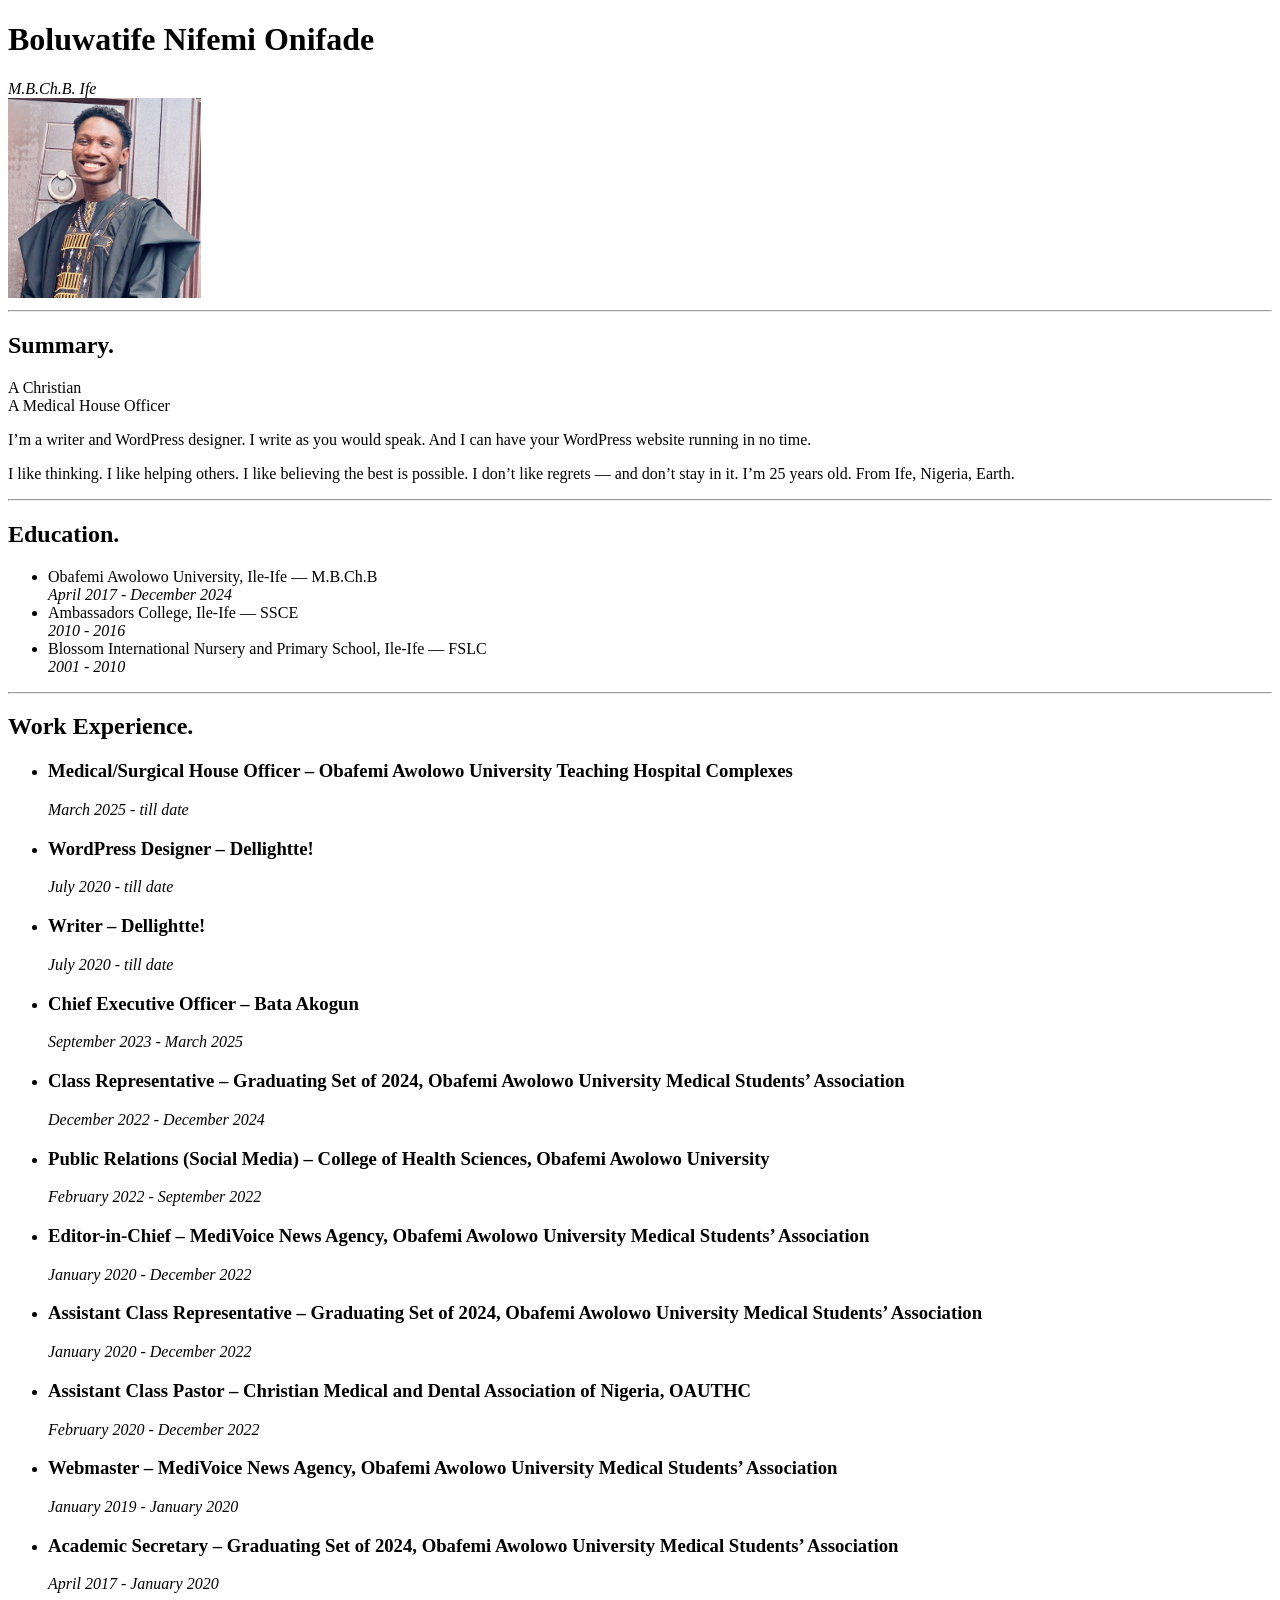
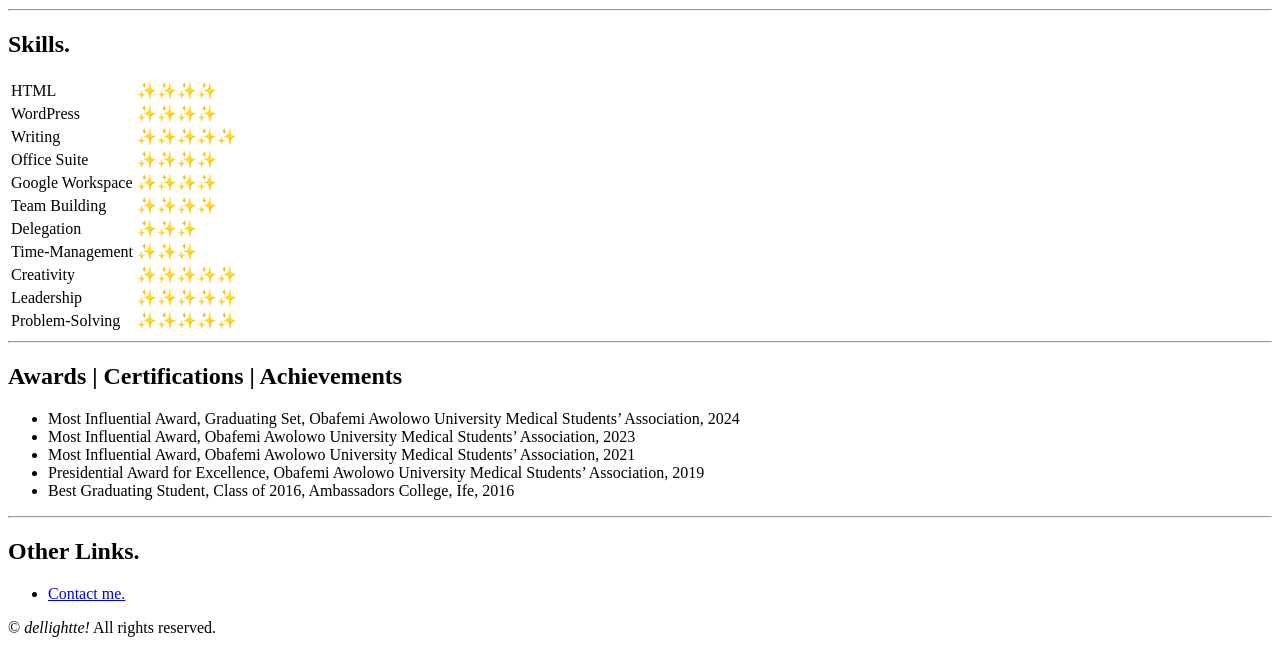
==== index.html @ 2de7f56c "Add files via upload" ====
<!DOCTYPE html>
<html lang="en">
<head>
    <meta charset="UTF-8">
    <title>My Resume</title>
</head>
<body>
    <h1>
        Boluwatife Nifemi Onifade
    </h1>
    <i>M.B.Ch.B. Ife</i> <br>
    <img src="./assets/images/bolu-smile.jpg" alt="photo of me smiling in agbada." height="200">
    <hr>
    <h2>
        Summary.
    </h2>
    <p>
        A Christian <br>
A Medical House Officer<br>
</p>
<p>
    I’m a writer and WordPress designer.
I write as you would speak. And I can have your WordPress website running in no time.
</p>

<p>
    I like thinking. I like helping others. I like believing the best is possible. I don’t like regrets — and don’t stay in it.
I’m 25 years old. From Ife, Nigeria, Earth.
    </p>
<hr>
    <h2>
        Education.
    </h2>
    <ul>
        <li>
            Obafemi Awolowo University, Ile-Ife — M.B.Ch.B <br>
            <i>April 2017 - December 2024</i>
        </li>
        <li>
            Ambassadors College, Ile-Ife — SSCE <br>
            <i>2010 - 2016</i>
        </li>
        <li>
            Blossom International Nursery and Primary School, Ile-Ife — FSLC <br>
            <i>2001 - 2010</i>
        </li>
    </ul>
    <hr>
    <h2>
        Work Experience.
    </h2>
    <ul>
        <li>
            <h3>Medical/Surgical House Officer – Obafemi Awolowo University Teaching Hospital Complexes </h3>
            <i>March 2025 - till date</i>
        </li>
        <li>
            <h3>WordPress Designer – Dellightte! </h3>
            <i>July 2020 - till date</i>
        </li>
        <li>
            <h3>Writer – Dellightte! </h3>
            <i>July 2020 - till date</i>
        </li>
        <li>
            <h3>Chief Executive Officer – Bata Akogun</h3>
            <i>September 2023 - March 2025</i>
        </li>
        <li>
            <h3>Class Representative – Graduating Set of 2024, Obafemi Awolowo University Medical Students’ Association</h3>
            <i>December 2022 - December 2024</i>
        </li>
        <li>
            <h3>Public Relations (Social Media) – College of Health Sciences, Obafemi Awolowo University</h3>
            <i>February 2022 - September 2022</i>
        </li>
        <li>
            <h3>Editor-in-Chief – MediVoice News Agency, Obafemi Awolowo University
                Medical Students’ Association</h3>
            <i>January 2020 - December 2022</i>
        </li>
        <li>
            <h3>Assistant Class Representative – Graduating Set of 2024, Obafemi Awolowo University
                Medical Students’ Association</h3>
            <i>January 2020 - December 2022</i>
        </li>
        <li>
            <h3>Assistant Class Pastor – Christian Medical and Dental Association of Nigeria, OAUTHC</h3>
            <i>February 2020 - December 2022</i>
        </li>
        <li>
            <h3>Webmaster – MediVoice News Agency, Obafemi Awolowo University
                Medical Students’ Association</h3>
            <i>January 2019 - January 2020</i>
        </li>
        <li>
            <h3>Academic Secretary – Graduating Set of 2024, Obafemi Awolowo University
                Medical Students’ Association</h3>
            <i>April 2017 - January 2020</i>
        </li>
    </ul>
    <hr>
    <h2>
        Skills.
    </h2>
    <table>
        <tr>
            <td>
                HTML
            </td>
            <td>
                ✨✨✨✨
            </td>
        </tr>
        <tr>
            <td>
                WordPress
            </td>
            <td>
                ✨✨✨✨
            </td>
        </tr>
        <tr>
            <td>
                Writing
            </td>
            <td>
                ✨✨✨✨✨
            </td>
        </tr>
        <tr>
            <td>
                Office Suite
            </td>
            <td>
                ✨✨✨✨
            </td>
        </tr>
        <tr>
            <td>
                Google Workspace
            </td>
            <td>
                ✨✨✨✨
            </td>
        </tr>
        <tr>
            <td>
                Team Building
            </td>
            <td>
                ✨✨✨✨
            </td>
        </tr>
        <tr>
            <td>
                Delegation
            </td>
            <td>
                ✨✨✨
            </td>
        </tr>
        <tr>
            <td>
                Time-Management
            </td>
            <td>
                ✨✨✨
            </td>
        </tr>
        <tr>
            <td>
                Creativity
            </td>
            <td>
                ✨✨✨✨✨
            </td>
        </tr>
        <tr>
            <td>
                Leadership
            </td>
            <td>
                ✨✨✨✨✨
            </td>
        </tr>
        <tr>
            <td>
                Problem-Solving
            </td>
            <td>
                ✨✨✨✨✨
            </td>
        </tr>
    </table>
    <hr>
    <h2>
        Awards | Certifications | Achievements 
    </h2>
    <ul>
        <li>
            Most Influential Award,
Graduating Set, Obafemi
Awolowo University Medical
Students’ Association, 2024
        </li>
        <li>
            Most Influential Award,
Obafemi Awolowo University
Medical Students’
Association, 2023
        </li>
        <li>
            Most Influential Award,
Obafemi Awolowo University
Medical Students’
Association, 2021
        </li>
        <li>
            Presidential Award for
Excellence, Obafemi Awolowo
University Medical Students’
Association, 2019
        </li>
        <li>
            Best Graduating Student,
Class of 2016, Ambassadors
College, Ife, 2016
        </li>
    </ul>
    <hr>
    <h2>
        Other Links.
    </h2>
    <ul>
       <li>
        <a href="./public/contact.html">Contact me.</a>
    </li>
    </ul>
      <p>
        <p>© <i>dellightte!</i> All rights reserved.</p>
      </p>
</body>
</html>
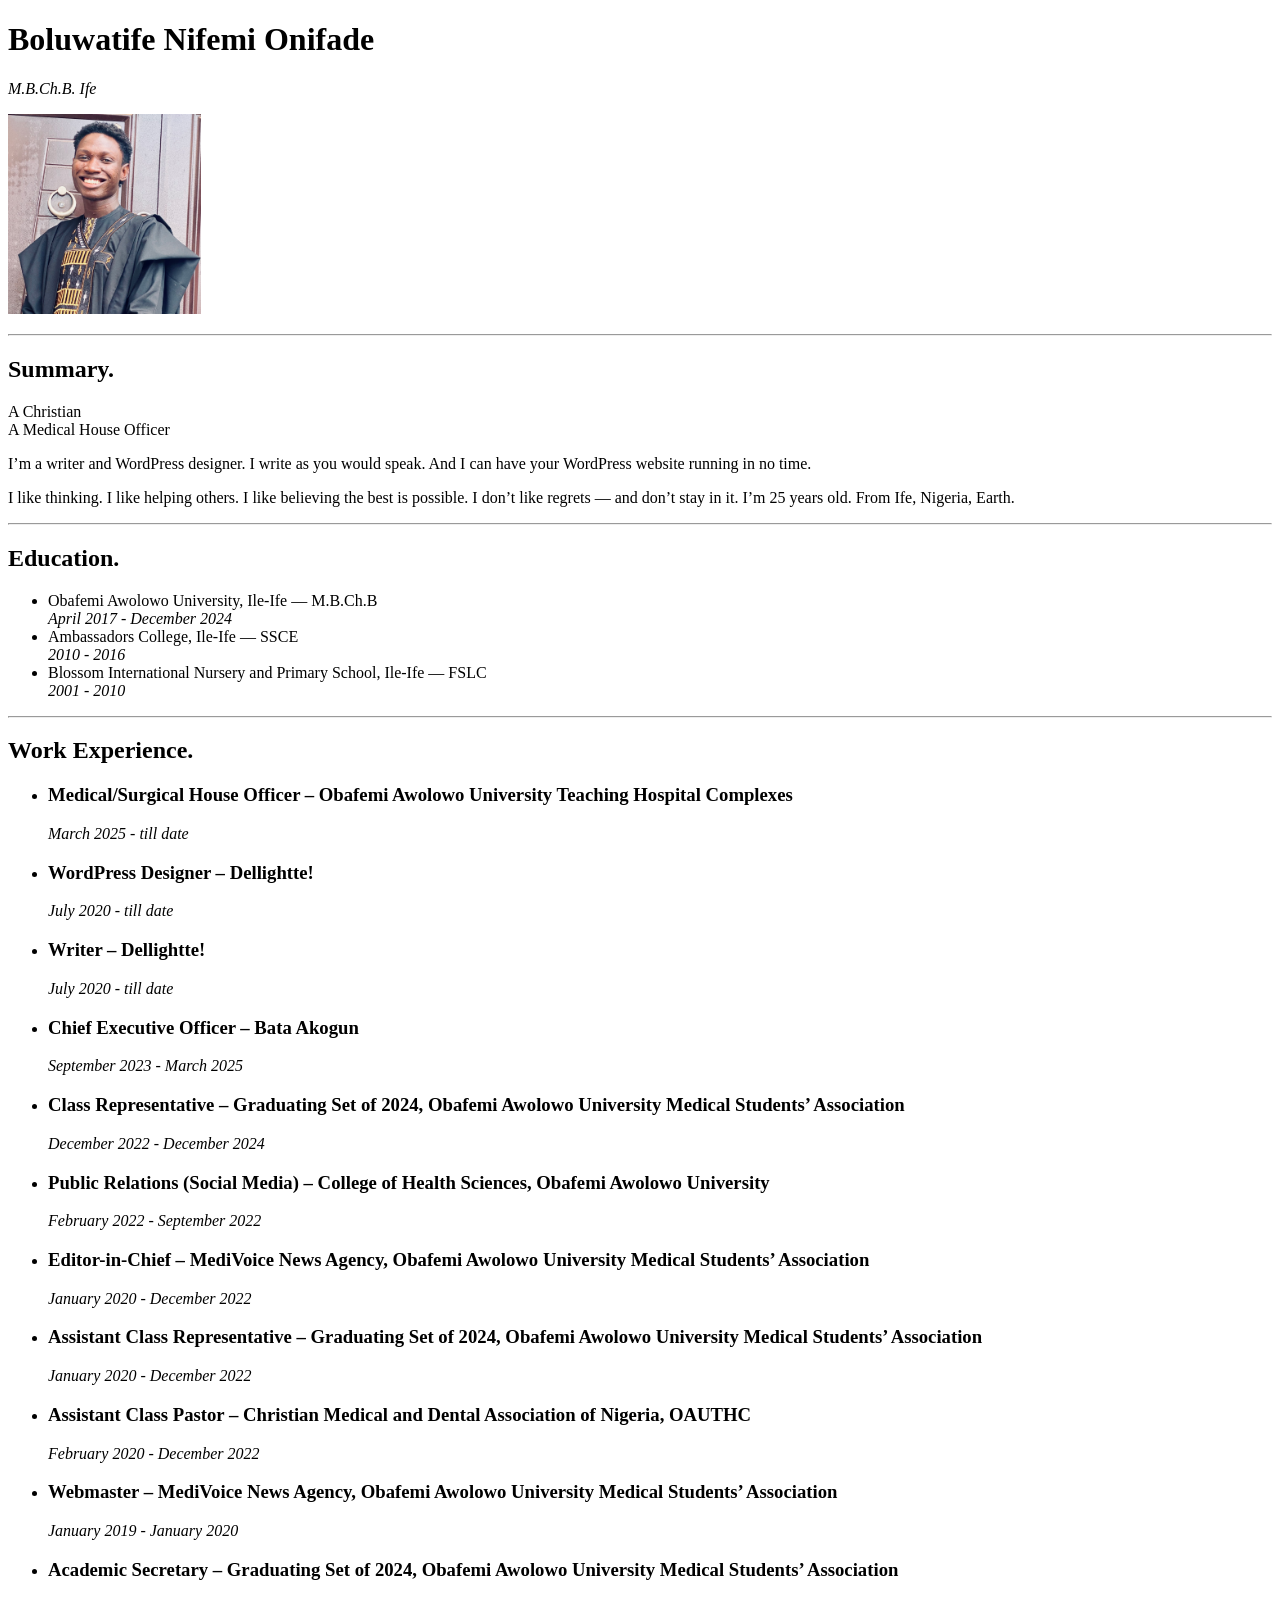
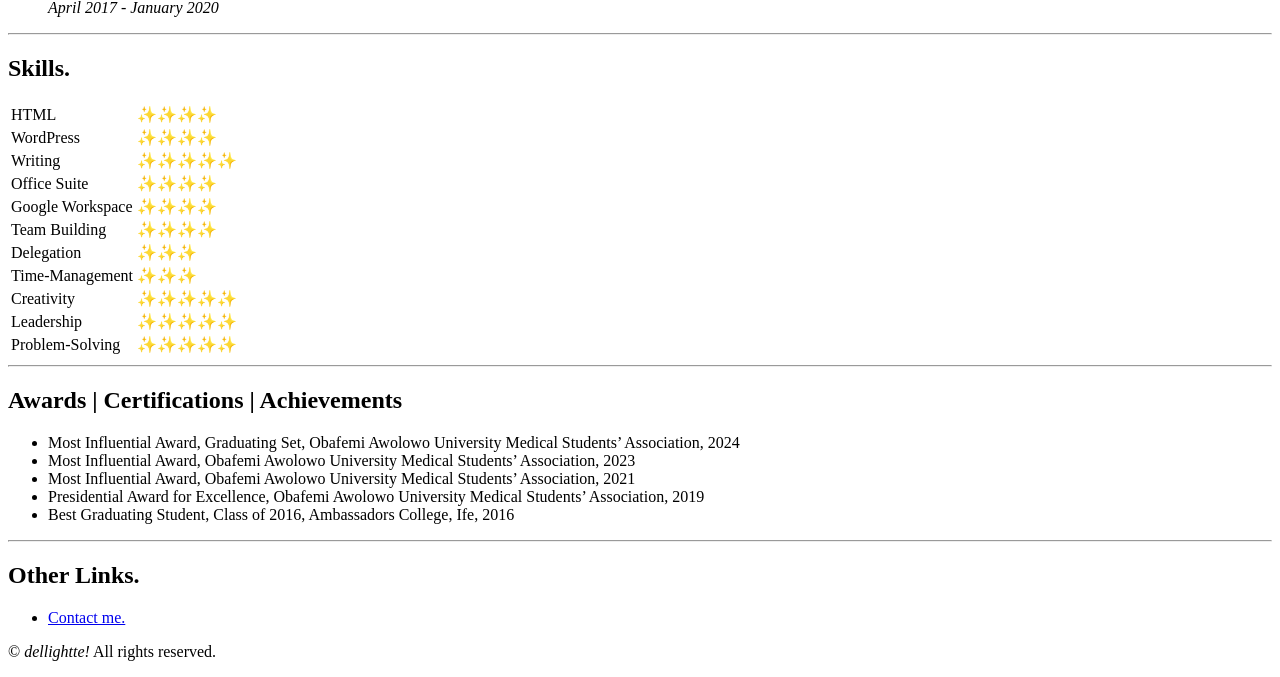
==== commit e19169bf: "Add files via upload" ====
--- a/index.html
+++ b/index.html
@@ -9,7 +9,7 @@
         Boluwatife Nifemi Onifade
     </h1>
     <i>M.B.Ch.B. Ife</i> <br>
-    <img src="./assets/images/bolu-smile.jpg" alt="photo of me smiling in agbada." height="200">
+   <p><img src="./assets/images/bolu-smile.jpg" alt="photo of me smiling in agbada." height="200"></p> 
     <hr>
     <h2>
         Summary.
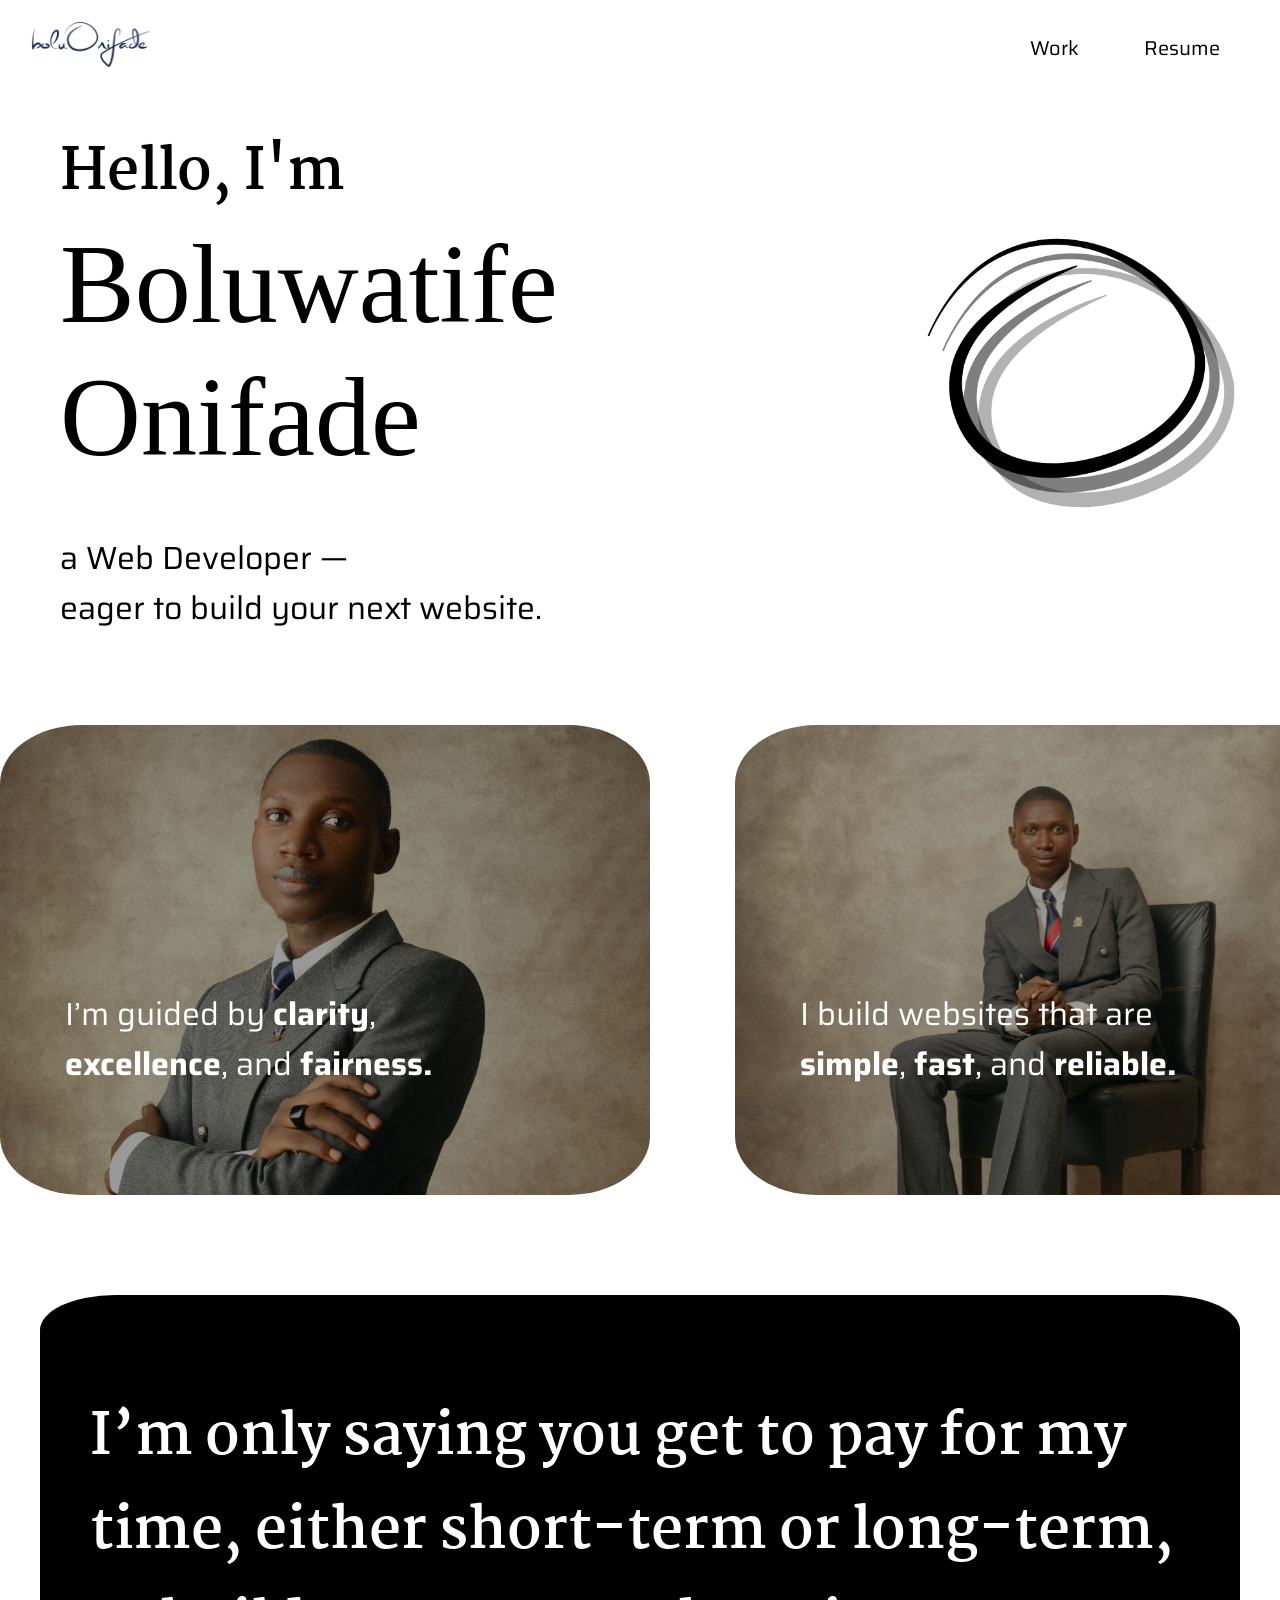
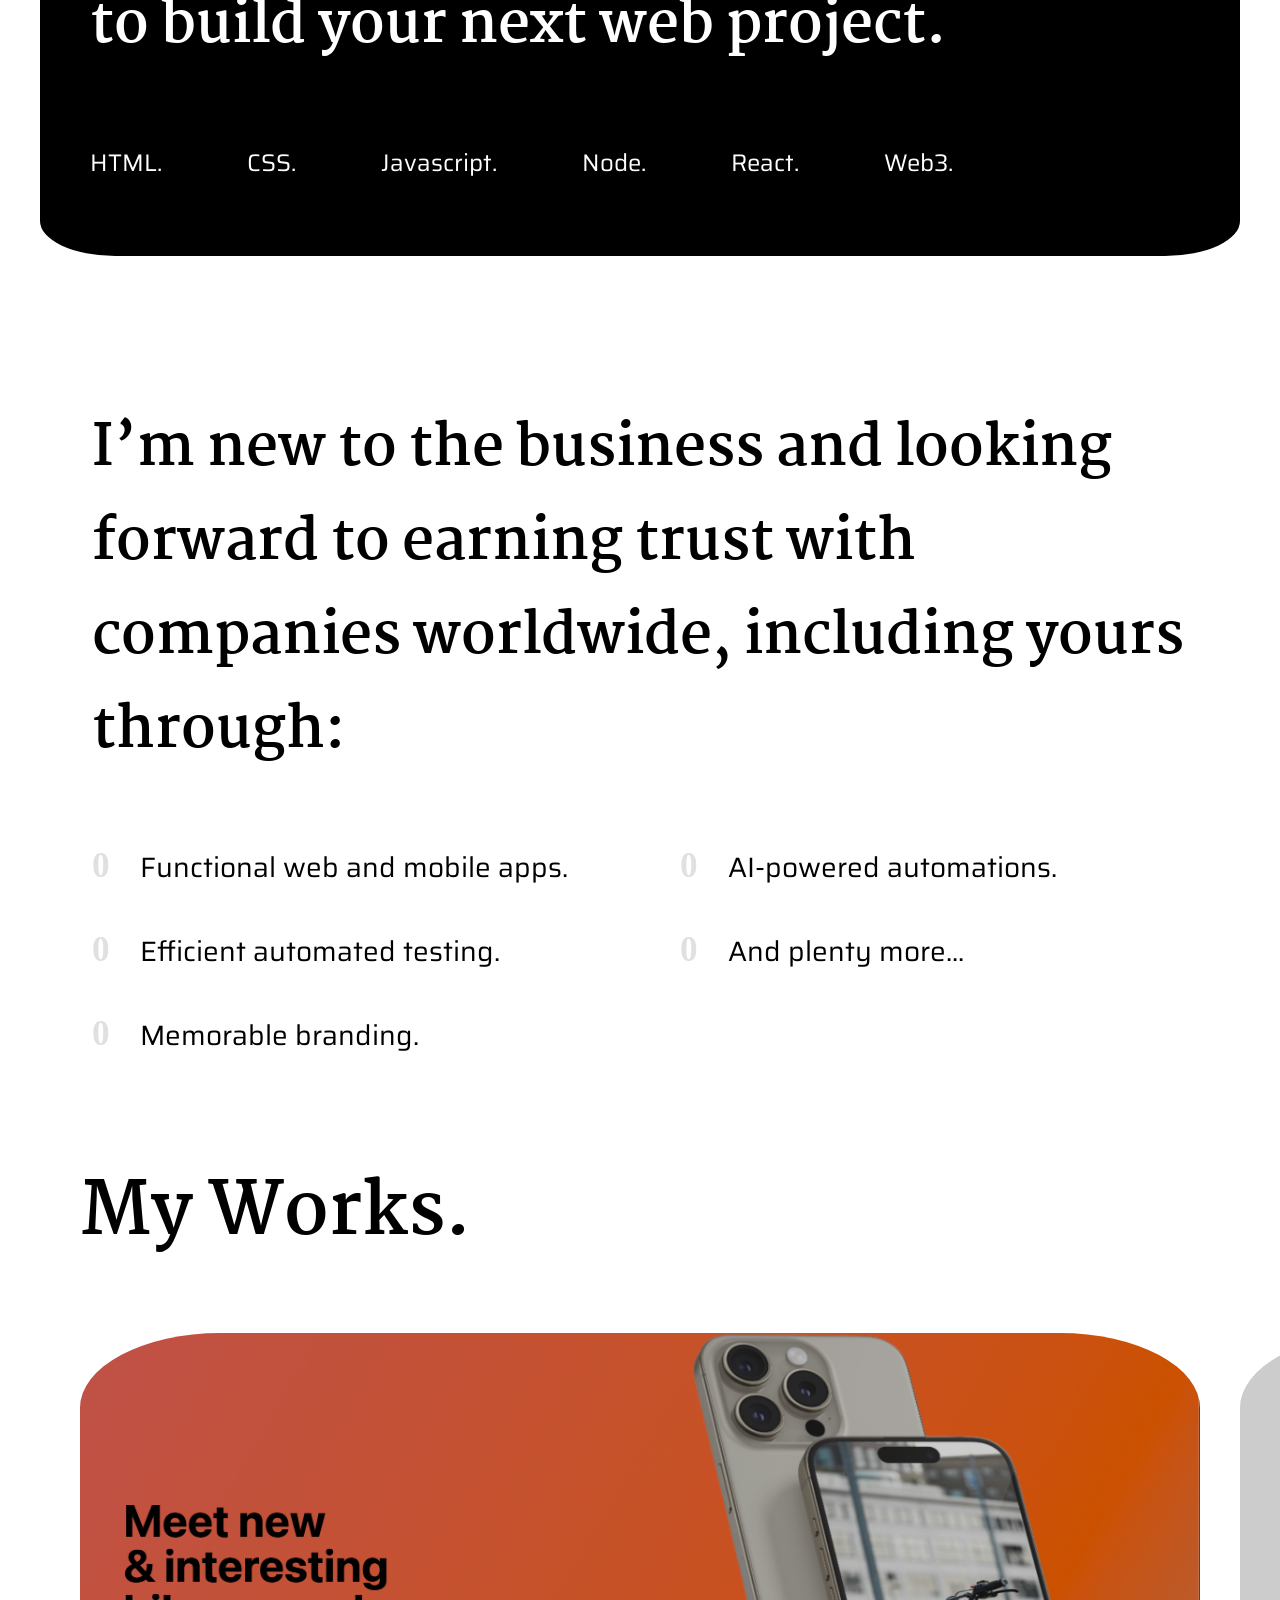
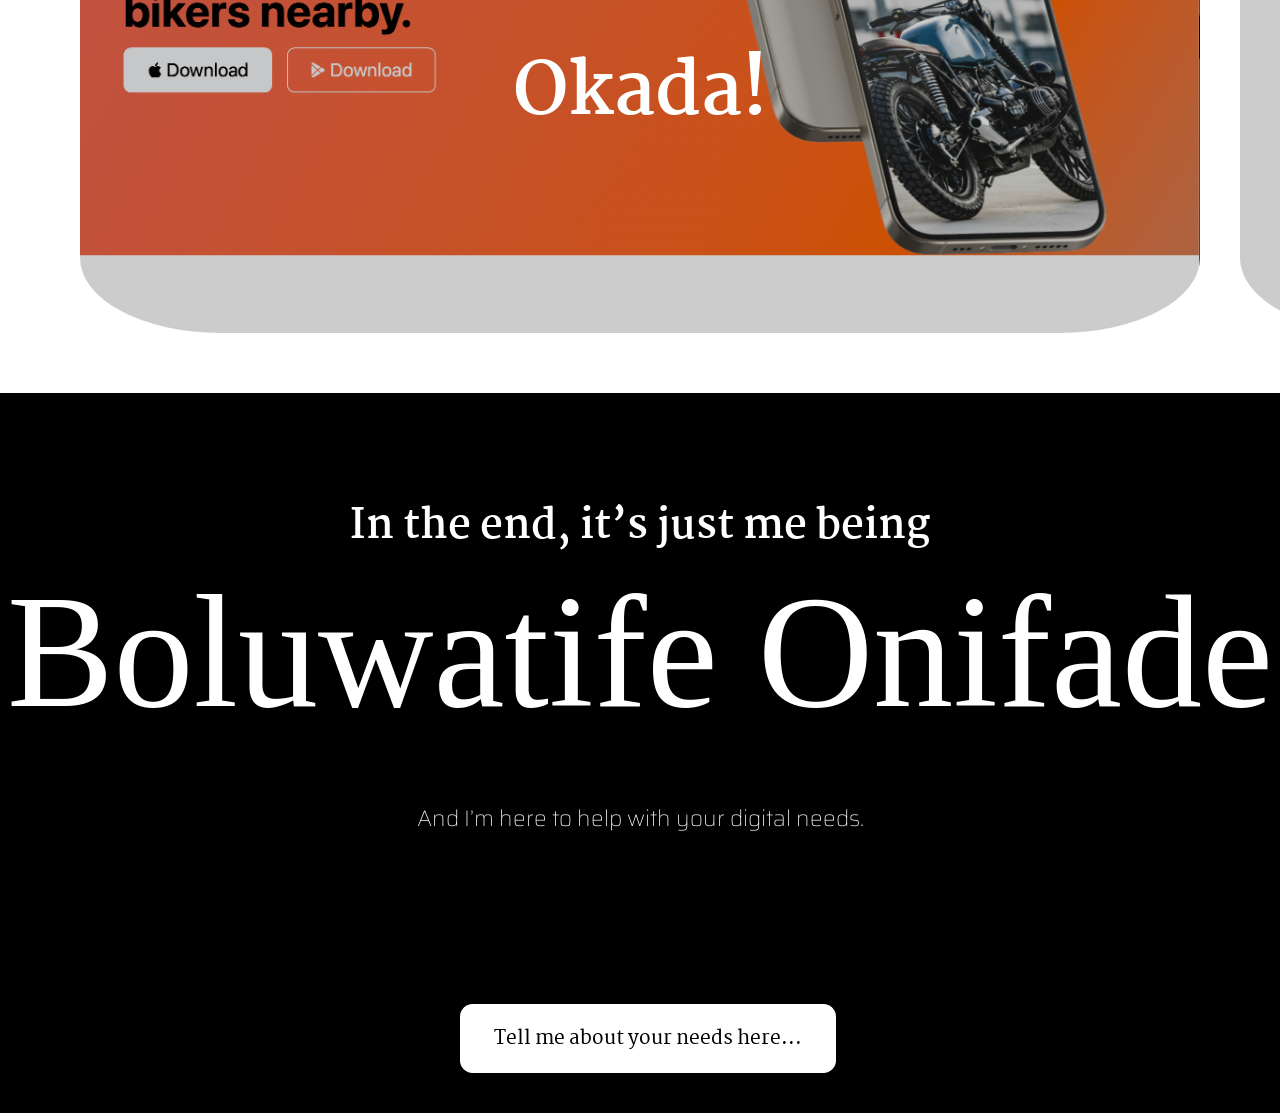
==== commit 78a82912: "Add files via upload" ====
--- a/index.html
+++ b/index.html
@@ -1,244 +1,173 @@
 <!DOCTYPE html>
 <html lang="en">
-<head>
-    <meta charset="UTF-8">
-    <title>My Resume</title>
-</head>
-<body>
-    <h1>
-        Boluwatife Nifemi Onifade
-    </h1>
-    <i>M.B.Ch.B. Ife</i> <br>
-   <p><img src="./assets/images/bolu-smile.jpg" alt="photo of me smiling in agbada." height="200"></p> 
-    <hr>
-    <h2>
-        Summary.
-    </h2>
-    <p>
-        A Christian <br>
-A Medical House Officer<br>
-</p>
-<p>
-    I’m a writer and WordPress designer.
-I write as you would speak. And I can have your WordPress website running in no time.
-</p>
-
-<p>
-    I like thinking. I like helping others. I like believing the best is possible. I don’t like regrets — and don’t stay in it.
-I’m 25 years old. From Ife, Nigeria, Earth.
-    </p>
-<hr>
-    <h2>
-        Education.
-    </h2>
-    <ul>
-        <li>
-            Obafemi Awolowo University, Ile-Ife — M.B.Ch.B <br>
-            <i>April 2017 - December 2024</i>
-        </li>
-        <li>
-            Ambassadors College, Ile-Ife — SSCE <br>
-            <i>2010 - 2016</i>
-        </li>
-        <li>
-            Blossom International Nursery and Primary School, Ile-Ife — FSLC <br>
-            <i>2001 - 2010</i>
-        </li>
-    </ul>
-    <hr>
-    <h2>
-        Work Experience.
-    </h2>
-    <ul>
-        <li>
-            <h3>Medical/Surgical House Officer – Obafemi Awolowo University Teaching Hospital Complexes </h3>
-            <i>March 2025 - till date</i>
-        </li>
-        <li>
-            <h3>WordPress Designer – Dellightte! </h3>
-            <i>July 2020 - till date</i>
-        </li>
-        <li>
-            <h3>Writer – Dellightte! </h3>
-            <i>July 2020 - till date</i>
-        </li>
-        <li>
-            <h3>Chief Executive Officer – Bata Akogun</h3>
-            <i>September 2023 - March 2025</i>
-        </li>
-        <li>
-            <h3>Class Representative – Graduating Set of 2024, Obafemi Awolowo University Medical Students’ Association</h3>
-            <i>December 2022 - December 2024</i>
-        </li>
-        <li>
-            <h3>Public Relations (Social Media) – College of Health Sciences, Obafemi Awolowo University</h3>
-            <i>February 2022 - September 2022</i>
-        </li>
-        <li>
-            <h3>Editor-in-Chief – MediVoice News Agency, Obafemi Awolowo University
-                Medical Students’ Association</h3>
-            <i>January 2020 - December 2022</i>
-        </li>
-        <li>
-            <h3>Assistant Class Representative – Graduating Set of 2024, Obafemi Awolowo University
-                Medical Students’ Association</h3>
-            <i>January 2020 - December 2022</i>
-        </li>
-        <li>
-            <h3>Assistant Class Pastor – Christian Medical and Dental Association of Nigeria, OAUTHC</h3>
-            <i>February 2020 - December 2022</i>
-        </li>
-        <li>
-            <h3>Webmaster – MediVoice News Agency, Obafemi Awolowo University
-                Medical Students’ Association</h3>
-            <i>January 2019 - January 2020</i>
-        </li>
-        <li>
-            <h3>Academic Secretary – Graduating Set of 2024, Obafemi Awolowo University
-                Medical Students’ Association</h3>
-            <i>April 2017 - January 2020</i>
-        </li>
-    </ul>
-    <hr>
-    <h2>
-        Skills.
-    </h2>
-    <table>
-        <tr>
-            <td>
-                HTML
-            </td>
-            <td>
-                ✨✨✨✨
-            </td>
-        </tr>
-        <tr>
-            <td>
-                WordPress
-            </td>
-            <td>
-                ✨✨✨✨
-            </td>
-        </tr>
-        <tr>
-            <td>
-                Writing
-            </td>
-            <td>
-                ✨✨✨✨✨
-            </td>
-        </tr>
-        <tr>
-            <td>
-                Office Suite
-            </td>
-            <td>
-                ✨✨✨✨
-            </td>
-        </tr>
-        <tr>
-            <td>
-                Google Workspace
-            </td>
-            <td>
-                ✨✨✨✨
-            </td>
-        </tr>
-        <tr>
-            <td>
-                Team Building
-            </td>
-            <td>
-                ✨✨✨✨
-            </td>
-        </tr>
-        <tr>
-            <td>
-                Delegation
-            </td>
-            <td>
-                ✨✨✨
-            </td>
-        </tr>
-        <tr>
-            <td>
-                Time-Management
-            </td>
-            <td>
-                ✨✨✨
-            </td>
-        </tr>
-        <tr>
-            <td>
-                Creativity
-            </td>
-            <td>
-                ✨✨✨✨✨
-            </td>
-        </tr>
-        <tr>
-            <td>
-                Leadership
-            </td>
-            <td>
-                ✨✨✨✨✨
-            </td>
-        </tr>
-        <tr>
-            <td>
-                Problem-Solving
-            </td>
-            <td>
-                ✨✨✨✨✨
-            </td>
-        </tr>
-    </table>
-    <hr>
-    <h2>
-        Awards | Certifications | Achievements 
-    </h2>
-    <ul>
-        <li>
-            Most Influential Award,
-Graduating Set, Obafemi
-Awolowo University Medical
-Students’ Association, 2024
-        </li>
-        <li>
-            Most Influential Award,
-Obafemi Awolowo University
-Medical Students’
-Association, 2023
-        </li>
-        <li>
-            Most Influential Award,
-Obafemi Awolowo University
-Medical Students’
-Association, 2021
-        </li>
-        <li>
-            Presidential Award for
-Excellence, Obafemi Awolowo
-University Medical Students’
-Association, 2019
-        </li>
-        <li>
-            Best Graduating Student,
-Class of 2016, Ambassadors
-College, Ife, 2016
-        </li>
-    </ul>
-    <hr>
-    <h2>
-        Other Links.
-    </h2>
-    <ul>
-       <li>
-        <a href="./public/contact.html">Contact me.</a>
-    </li>
-    </ul>
-      <p>
-        <p>© <i>dellightte!</i> All rights reserved.</p>
-      </p>
-</body>
-</html>+  <head>
+    <meta charset="UTF-8" />
+    <meta name="viewport" content="width=device-width, initial-scale=1.0" />
+    <title>Boluwatife Onifade</title>
+    <link rel="icon" type="images" href="./assets/images/favicon-boluwatife.png" />
+    <link rel="stylesheet" href="./assets/css/style.css" />
+    <link rel="preconnect" href="https://fonts.googleapis.com" />
+    <link rel="preconnect" href="https://fonts.gstatic.com" crossorigin />
+    <link
+      href="https://fonts.googleapis.com/css2?family=Martel:wght@200;300;400;600;700;800;900&family=Saira:ital,wght@0,100..900;1,100..900&display=swap"
+      rel="stylesheet"
+    />
+    <link
+      href="https://db.onlinewebfonts.com/c/b9e83f196f6fdcc7c09ba36688c8b783?family=StephenType"
+      rel="stylesheet"
+    />
+  </head>
+  <body>
+    <section id="header">
+      <div class="navbar">
+        <div class="logo-head">
+          <a href="index.html"
+            ><img src="./assets/images/logo-head.png" alt="bolu's logo"
+          /></a>
+        </div>
+        <div class="menu-head">
+          <a href="#works" class="menu-item">Work</a>
+          <a
+            href="https://dellightte.github.io/capstone-project-my-resume/"
+            target="_blank"
+            class="menu-item"
+            >Resume</a
+          >
+        </div>
+      </div>
+    </section>
+    <section id="hero-welcome">
+      <div class="hero">
+        <div class="hello">
+          <h1>
+            Hello, I'm <br />
+            <span class="stephen"> Boluwatife Onifade </span>
+          </h1>
+          <h3>
+            a Web Developer — <br />
+            eager to build your next website.
+          </h3>
+        </div>
+        <div class="rotating-logo">
+          <img
+            class="site-icon"
+            src="./assets/images/black-rotating-logo.png"
+            alt="site-icon"
+          />
+        </div>
+      </div>
+    </section>
+    <section id="about-me">
+      <div class="about">
+        <div class="first-slide">
+          <img
+            class="bolu-stand"
+            src="./assets/images/dr-boluwatife-4.jpg"
+            alt="boluwatife's photo"
+          />
+          <h3 class="stand-text">
+            I’m guided by <span class="bolden">clarity</span>, <br />
+            <span class="bolden">excellence</span>, and
+            <span class="bolden">fairness.</span>
+          </h3>
+        </div>
+        <div class="second-slide">
+          <img
+            class="bolu-sit"
+            src="./assets/images/dr-boluwatife-3.jpg"
+            alt="boluwatife's photo sitting"
+          />
+          <h3 class="sit-text">
+            I build websites that are <br />
+            <span class="bolden">simple</span>,
+            <span class="bolden">fast</span>, and
+            <span class="bolden">reliable.</span>
+          </h3>
+        </div>
+      </div>
+    </section>
+    <section id="skills">
+      <div class="cover">
+        <div>
+          <h1>
+            I’m only saying you get to pay for my time, either short-term or
+            long-term, to build your next web project.
+          </h1>
+        </div>
+        <div class="carousel-body">
+          <div class="carousel-skills">
+            <div class="carousel-track">
+              <p class="skill-carousel">HTML.</p>
+              <p class="skill-carousel">CSS.</p>
+              <p class="skill-carousel">Javascript.</p>
+              <p class="skill-carousel">Node.</p>
+              <p class="skill-carousel">React.</p>
+              <p class="skill-carousel">Web3.</p>
+            </div>
+          </div>
+        </div>
+      </div>
+    </section>
+    <section id="services">
+      <div class="cover-services">
+        <div>
+          <h1 class="service-text">
+            I’m new to the business and looking forward to earning trust with
+            companies worldwide, including yours through:
+          </h1>
+        </div>
+        <div>
+          <ol class="list-grid">
+            <li class="list-items">Functional web and mobile apps.</li>
+            <li class="list-items">Efficient automated testing.</li>
+            <li class="list-items">Memorable branding.</li>
+            <li class="list-items">AI-powered automations.</li>
+            <li class="list-items">And plenty more...</li>
+          </ol>
+        </div>
+      </div>
+    </section>
+    <section id="works">
+      <div class="work-cover">
+        <h1 class="works-text">My Works.</h1>
+      </div>
+    </section>
+    <section id="portfolio">
+      <div class="portfolio-container">
+        <div class="cover-works">
+          <img src="./assets/images/okada-webview.png" alt="okada site screenshot" />
+          <a href="https://dellightte.github.io/okada/" target="_blank"
+            ><h1 class="works-text">Okada!</h1></a
+          >
+        </div>
+        <div class="cover-works">
+          <img
+            src="./assets/images/apicalx-webview.png"
+            alt="apicalx site screenshot"
+          />
+          <a href="https://dellightte.github.io/apicalX/" target="_blank"
+            ><h1 class="works-text">ApicalX</h1></a
+          >
+        </div>
+      </div>
+    </section>
+    <section id="footer">
+      <div class="footer-cover">
+        <div class="footer-1">
+          <h1 class="footer-text">
+            In the end, it’s just me being <br />
+            <span class="stephen-footer"> Boluwatife Onifade </span>
+          </h1>
+        </div>
+        <div class="footer-2">
+          <h3>And I’m here to help with your digital needs.</h3>
+        </div>
+        <div class="footer-3">
+          <a class="footer-button" href="mailto:lobabolu2024@gmail.com">
+            Tell me about your needs here...
+          </a>
+        </div>
+      </div>
+    </section>
+  </body>
+</html>
--- a/assets/css/style.css
+++ b/assets/css/style.css
@@ -0,0 +1,501 @@
+body {
+  margin: 0;
+}
+
+#header {
+  position: sticky;
+  top: 0;
+  z-index: 1;
+}
+
+.navbar {
+  background-color: white;
+  display: flex;
+  justify-content: space-between;
+  padding-bottom: 5px;
+  padding-top: 20px;
+  padding-left: 30px;
+  padding-right: 30px;
+  font-family: "Saira", sans-serif;
+}
+
+.logo-head img {
+  width: 120px;
+}
+
+.menu-head {
+  font-size: 1.25rem;
+  align-self: center;
+}
+
+.menu-head a:link {
+  color: black;
+  text-decoration: none;
+}
+.menu-head a:visited {
+  color: black;
+}
+.menu-head a:hover {
+  font-weight: bolder;
+}
+
+.menu-item {
+  margin-left: 30px;
+  margin-right: 30px;
+}
+
+.hero {
+  display: grid;
+  grid-template-columns: 1fr 400px;
+  grid-template-rows: auto;
+  padding-left: 60px;
+}
+
+h1 {
+  font-family: "Martel", serif;
+  font-size: 3.5rem;
+}
+
+.stephen {
+  font-family: "StephenType";
+  font-size: 7rem;
+  font-weight: lighter;
+}
+
+h3 {
+  font-family: "Saira", sans-serif;
+  font-weight: normal;
+  font-size: 2rem;
+}
+
+@keyframes spin {
+  0% {
+    transform: rotate(0deg);
+  }
+  100% {
+    transform: rotate(360deg);
+  }
+}
+
+.rotating-logo {
+  display: flex;
+  align-items: center;
+  justify-content: center;
+}
+.site-icon {
+  animation: spin 16s linear infinite;
+  width: 80%;
+}
+
+.about {
+  display: flex;
+  gap: 85px;
+  align-items: end;
+  overflow-x: scroll;
+  white-space: nowrap;
+  scrollbar-width: none;
+  margin-top: 60px;
+}
+
+.first-slide {
+  flex-basis: 650px;
+  flex-shrink: 0;
+  height: 470px;
+  border-radius: 12.5%;
+  position: relative;
+  text-align: left;
+  color: white;
+}
+
+.second-slide {
+  flex-basis: 650px;
+  flex-shrink: 0;
+  height: 470px;
+  border-radius: 12.5%;
+  position: relative;
+  text-align: left;
+  color: white;
+}
+
+.bolu-stand {
+  width: 100%;
+  height: 100%;
+  border-radius: 12.5%;
+  object-fit: cover;
+  filter: brightness(0.6);
+}
+
+.stand-text {
+  position: absolute;
+  top: 60%;
+  left: 60%;
+  transform: translate(-50%, -50%);
+  width: 100%;
+}
+
+.bolu-sit {
+  width: 100%;
+  height: 100%;
+  border-radius: 12.5%;
+  object-fit: cover;
+  filter: brightness(0.6);
+}
+
+.sit-text {
+  position: absolute;
+  top: 60%;
+  left: 60%;
+  transform: translate(-50%, -50%);
+  width: 100%;
+}
+
+.bolden {
+  font-weight: bold;
+}
+
+#skills {
+  display: flex;
+  justify-content: center;
+  margin-top: 60px;
+}
+.cover {
+  width: 87.5vw;
+  border-radius: 6.25%;
+  background-color: black;
+  text-align: left;
+  color: white;
+  padding: 50px;
+  margin: 40px;
+}
+
+.carousel-track {
+  display: flex;
+  justify-content: flex-start;
+  gap: 85px;
+  overflow-x: auto;
+  scrollbar-width: none;
+}
+
+.skill-carousel {
+  font-family: "Saira", sans-serif;
+  font-weight: normal;
+  font-size: 1.5rem;
+}
+
+#services {
+  display: flex;
+  justify-content: center;
+  margin-top: 60px;
+}
+
+.cover-services {
+  width: 95vw;
+  border-radius: 6.25%;
+  text-align: left;
+  color: black;
+}
+
+.service-text {
+  font-family: "Martel", serif;
+  padding-left: 60px;
+  padding-right: 60px;
+}
+
+.list-grid {
+  display: grid;
+  grid-auto-flow: column;
+  grid-template-columns: 1fr 1fr;
+  grid-template-rows: 1fr 1fr 1fr;
+  list-style: none;
+  text-align: left;
+}
+
+.list-items {
+  font-family: "Saira", sans-serif;
+  font-weight: normal;
+  font-size: 1.75rem;
+  margin: 20px;
+}
+
+.list-items::before {
+  content: "0";
+  color: #e0e0e0;
+  margin-right: 30px;
+  font-family: "StephenType";
+  font-size: 2.2rem;
+  font-weight: bold;
+}
+
+.work-cover {
+  width: 95vw;
+  text-align: left;
+  padding-left: 80px;
+}
+
+.works-text {
+  font-family: "Martel", serif;
+  font-size: 4.5rem;
+}
+
+.portfolio-container {
+  display: flex;
+  justify-content: left;
+  overflow: auto;
+  gap: 40px;
+  padding-left: 80px;
+  scrollbar-width: none;
+}
+
+.cover-works {
+  width: 87.5vw;
+  border-radius: 12.5%;
+  height: 600px;
+  margin-bottom: 60px;
+  position: relative;
+  text-align: center;
+  color: white;
+  flex-shrink: 0;
+}
+
+.cover-works img {
+  width: 100%;
+  height: 100%;
+  border-radius: 12.5%;
+  object-fit: cover;
+  filter: brightness(0.8);
+}
+
+.cover-works h1 {
+  position: absolute;
+  top: 50%;
+  left: 50%;
+  transform: translate(-50%, -50%);
+  width: 100%;
+}
+
+.cover-works a:link {
+  color: white;
+}
+
+.cover-works a:visited {
+  color: white;
+}
+
+.cover-works a:hover {
+  color: rgb(243, 243, 243);
+}
+
+#footer {
+  background-color: black;
+}
+
+.footer-cover {
+  display: flex;
+  flex-direction: column;
+  padding-top: 20px;
+  height: 700px;
+  align-items: center;
+  justify-content: flex-start;
+  text-align: center;
+  position: relative;
+}
+
+.footer-3 {
+  position: absolute;
+  bottom: 40px;
+}
+
+.footer-text {
+  font-family: "Martel", serif;
+  font-size: 2.5rem;
+  color: white;
+  margin-top: 80px;
+}
+
+.stephen-footer {
+  font-family: "StephenType";
+  font-size: 10rem;
+  font-weight: lighter;
+}
+
+.footer-cover h3 {
+  font-family: "Saira", serif;
+  font-size: 1.4rem;
+  color: white;
+  font-weight: lighter;
+}
+
+.footer-button {
+  appearance: none;
+  background-color: white;
+  border: 2px solid white;
+  border-radius: 12.5px;
+  width: 20%;
+  color: black;
+  cursor: pointer;
+  display: inline-block;
+  font-family: "Martel", serif;
+  font-size: 1.2rem;
+  font-weight: 600;
+  line-height: normal;
+  margin: 0;
+  min-height: 30px;
+  min-width: 0;
+  outline: none;
+  padding: 16px 24px;
+  text-align: center;
+  text-decoration: none;
+  transition: all 300ms cubic-bezier(0.23, 1, 0.32, 1);
+  user-select: none;
+  -webkit-user-select: none;
+  touch-action: manipulation;
+  width: 90%;
+  will-change: transform;
+}
+
+.footer-button:disabled {
+  pointer-events: none;
+}
+
+.footer-button:hover {
+  color: #fff;
+  background-color: #1a1a1a;
+  box-shadow: rgba(0, 0, 0, 0.25) 0 8px 15px;
+  transform: translateY(-2px);
+}
+
+.footer-button:active {
+  box-shadow: none;
+  transform: translateY(0);
+}
+
+@media (max-width: 680px) {
+  h3 {
+    font-size: 1.5rem;
+  }
+
+  .navbar {
+    display: flex;
+    flex-direction: column;
+    align-items: center;
+  }
+
+  .hero {
+    display: flex;
+    flex-direction: column;
+    align-items: center;
+    text-align: center;
+    padding-left: 0;
+  }
+
+  .about {
+    flex-direction: column;
+    overflow: hidden;
+    gap: 40px;
+    align-items: center;
+  }
+
+  .about img {
+    border-radius: 6.25%;
+  }
+
+  .cover {
+    text-align: left;
+    padding: 10px;
+    margin: 0;
+  }
+
+  .cover h1 {
+    font-size: 2rem;
+  }
+
+  .carousel-track {
+    display: grid;
+    gap: 1px;
+    grid-template-columns: 1fr 1fr 1fr;
+    grid-template-rows: repeat(2, 1fr);
+  }
+
+  .carousel-track p {
+    margin: 0;
+    font-size: 1rem;
+    font-weight: normal;
+  }
+
+  .service-text {
+    font-size: 1.9rem;
+    padding: 10px;
+    text-align: left;
+  }
+
+  .list-grid {
+    padding: 0;
+    display: grid;
+    grid-auto-flow: column;
+    grid-template-columns: 1fr;
+    grid-template-rows: repeat(5, 1fr);
+  }
+
+  .list-items {
+    font-size: 1.25rem;
+    margin: 10px;
+  }
+
+  .list-items::before {
+    font-family: "StephenType";
+    font-size: 2.2rem;
+    margin-right: 10px;
+  }
+
+  .work-cover {
+    padding: 0;
+  }
+
+  .works-text {
+    font-size: 3.5rem;
+  }
+
+  .portfolio-container {
+    display: flex;
+    flex-direction: column;
+    overflow: hidden;
+    padding: 0;
+    justify-content: center;
+    align-items: center;
+  }
+
+  .cover-works {
+    height: 200px;
+    margin: 0;
+    border-radius: 6.25%;
+  }
+
+  .cover-works img {
+    border-radius: 6.25%;
+  }
+
+  .cover-works h1 {
+    font-size: 2rem;
+  }
+
+  #footer {
+    margin-top: 40px;
+  }
+
+  .footer-cover {
+    position: relative;
+  }
+
+  .footer-3 {
+    position: absolute;
+    bottom: 60px;
+  }
+
+  .footer-text {
+    font-size: 2rem;
+  }
+
+  .stephen-footer {
+    font-size: 5rem;
+  }
+}
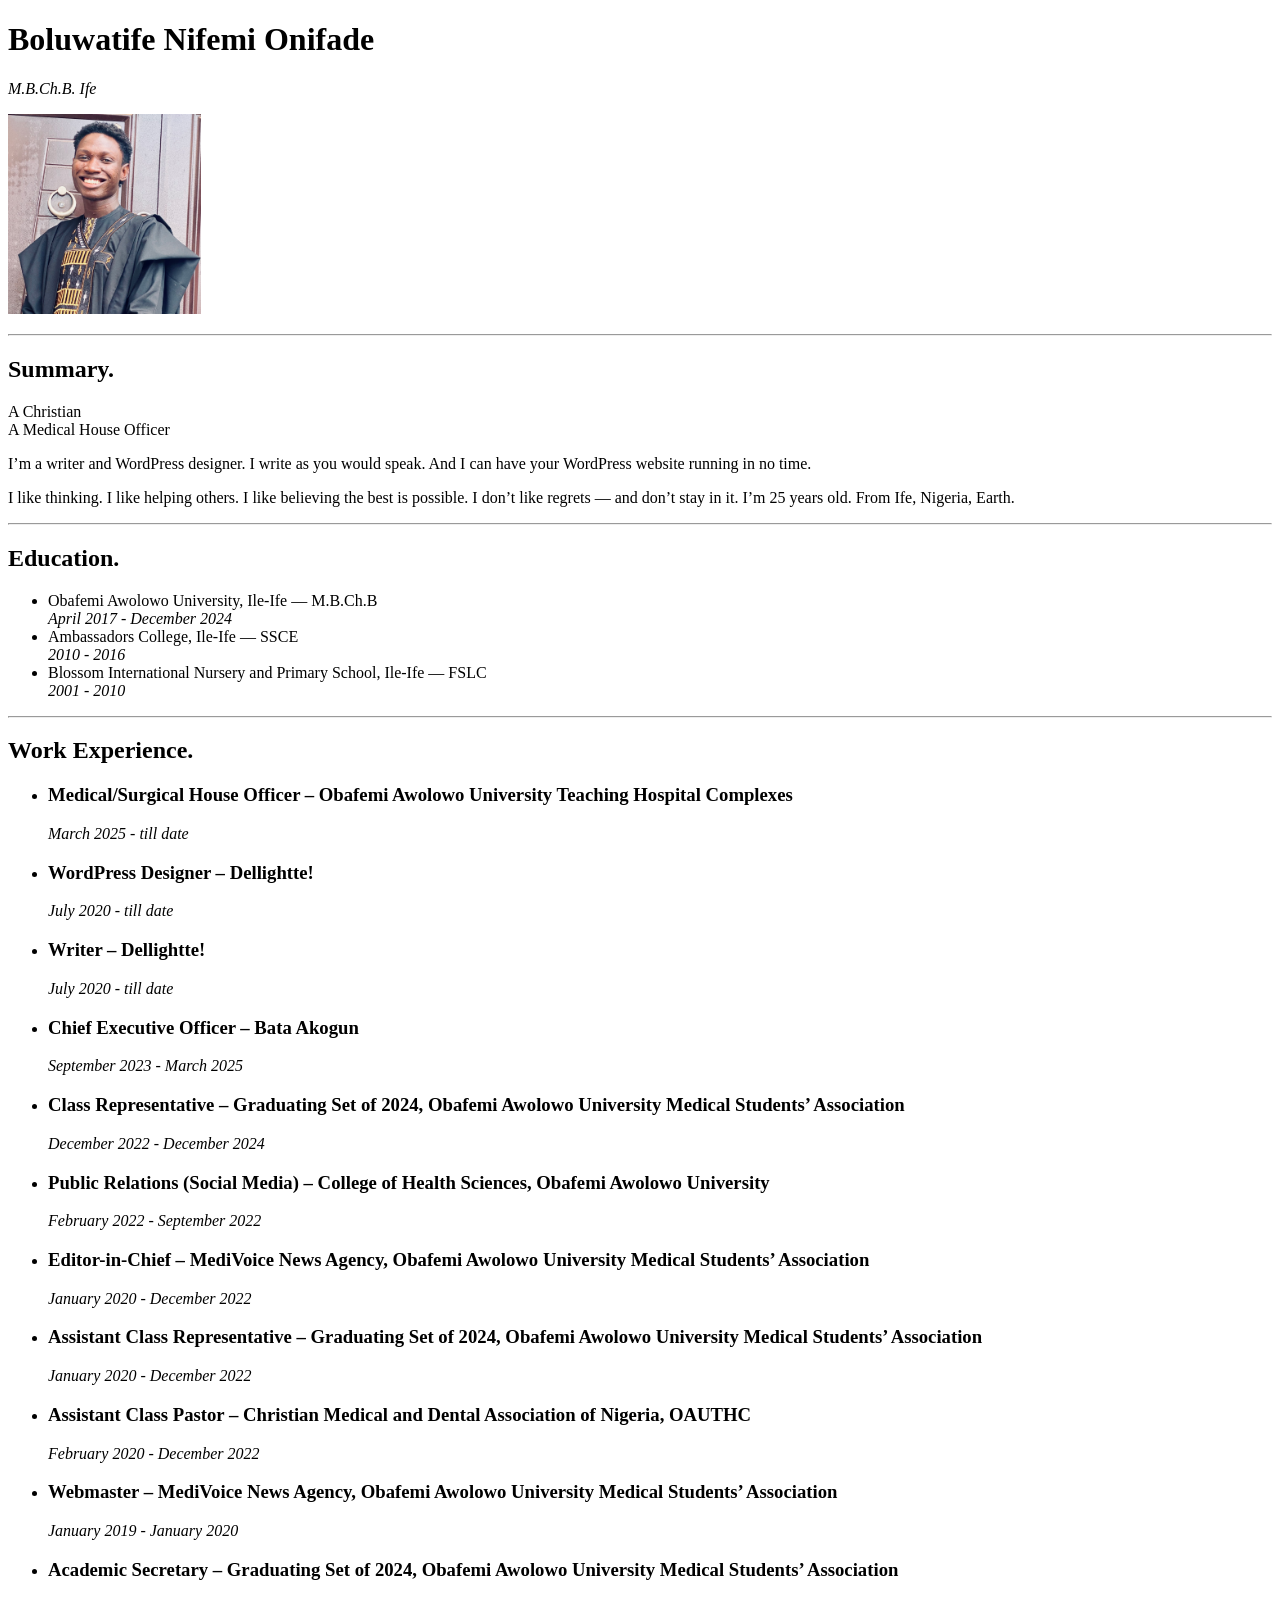
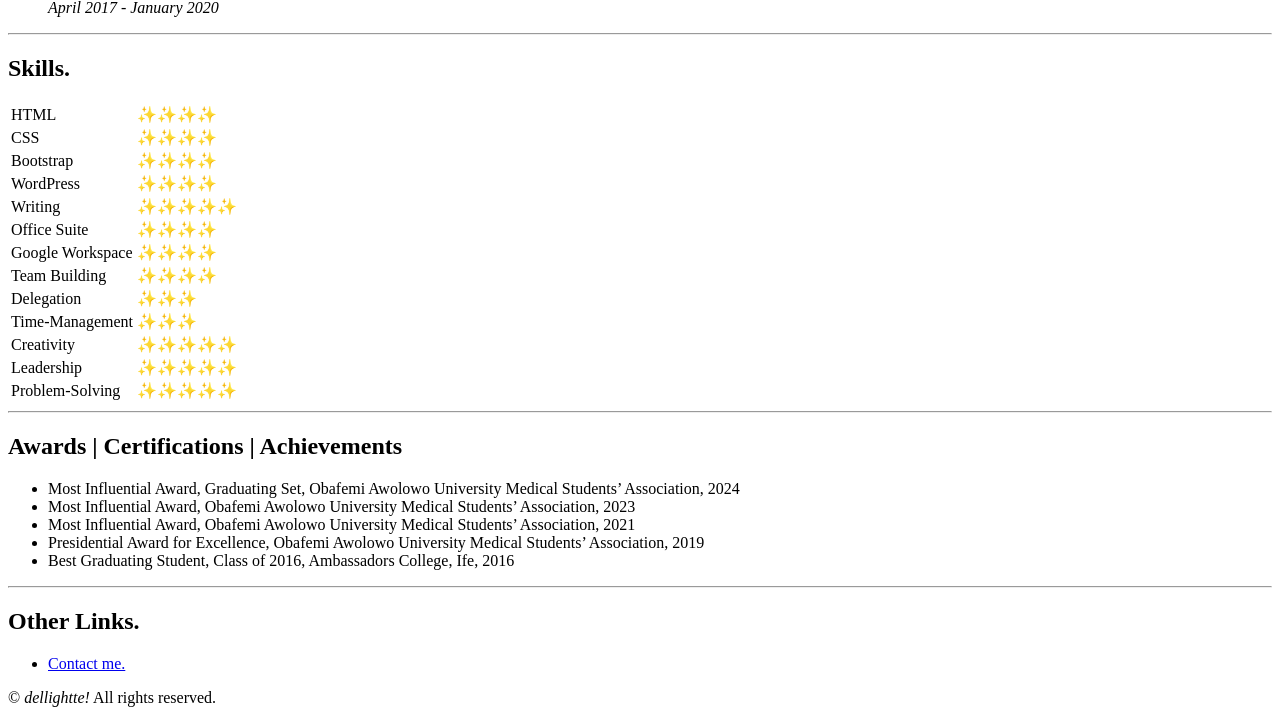
==== commit 5ed3fd10: "Add files via upload" ====
--- a/index.html
+++ b/index.html
@@ -1,173 +1,260 @@
 <!DOCTYPE html>
 <html lang="en">
-  <head>
-    <meta charset="UTF-8" />
-    <meta name="viewport" content="width=device-width, initial-scale=1.0" />
-    <title>Boluwatife Onifade</title>
-    <link rel="icon" type="images" href="./assets/images/favicon-boluwatife.png" />
-    <link rel="stylesheet" href="./assets/css/style.css" />
-    <link rel="preconnect" href="https://fonts.googleapis.com" />
-    <link rel="preconnect" href="https://fonts.gstatic.com" crossorigin />
-    <link
-      href="https://fonts.googleapis.com/css2?family=Martel:wght@200;300;400;600;700;800;900&family=Saira:ital,wght@0,100..900;1,100..900&display=swap"
-      rel="stylesheet"
-    />
-    <link
-      href="https://db.onlinewebfonts.com/c/b9e83f196f6fdcc7c09ba36688c8b783?family=StephenType"
-      rel="stylesheet"
-    />
-  </head>
-  <body>
-    <section id="header">
-      <div class="navbar">
-        <div class="logo-head">
-          <a href="index.html"
-            ><img src="./assets/images/logo-head.png" alt="bolu's logo"
-          /></a>
-        </div>
-        <div class="menu-head">
-          <a href="#works" class="menu-item">Work</a>
-          <a
-            href="https://dellightte.github.io/capstone-project-my-resume/"
-            target="_blank"
-            class="menu-item"
-            >Resume</a
-          >
-        </div>
-      </div>
-    </section>
-    <section id="hero-welcome">
-      <div class="hero">
-        <div class="hello">
-          <h1>
-            Hello, I'm <br />
-            <span class="stephen"> Boluwatife Onifade </span>
-          </h1>
-          <h3>
-            a Web Developer — <br />
-            eager to build your next website.
-          </h3>
-        </div>
-        <div class="rotating-logo">
-          <img
-            class="site-icon"
-            src="./assets/images/black-rotating-logo.png"
-            alt="site-icon"
-          />
-        </div>
-      </div>
-    </section>
-    <section id="about-me">
-      <div class="about">
-        <div class="first-slide">
-          <img
-            class="bolu-stand"
-            src="./assets/images/dr-boluwatife-4.jpg"
-            alt="boluwatife's photo"
-          />
-          <h3 class="stand-text">
-            I’m guided by <span class="bolden">clarity</span>, <br />
-            <span class="bolden">excellence</span>, and
-            <span class="bolden">fairness.</span>
-          </h3>
-        </div>
-        <div class="second-slide">
-          <img
-            class="bolu-sit"
-            src="./assets/images/dr-boluwatife-3.jpg"
-            alt="boluwatife's photo sitting"
-          />
-          <h3 class="sit-text">
-            I build websites that are <br />
-            <span class="bolden">simple</span>,
-            <span class="bolden">fast</span>, and
-            <span class="bolden">reliable.</span>
-          </h3>
-        </div>
-      </div>
-    </section>
-    <section id="skills">
-      <div class="cover">
-        <div>
-          <h1>
-            I’m only saying you get to pay for my time, either short-term or
-            long-term, to build your next web project.
-          </h1>
-        </div>
-        <div class="carousel-body">
-          <div class="carousel-skills">
-            <div class="carousel-track">
-              <p class="skill-carousel">HTML.</p>
-              <p class="skill-carousel">CSS.</p>
-              <p class="skill-carousel">Javascript.</p>
-              <p class="skill-carousel">Node.</p>
-              <p class="skill-carousel">React.</p>
-              <p class="skill-carousel">Web3.</p>
-            </div>
-          </div>
-        </div>
-      </div>
-    </section>
-    <section id="services">
-      <div class="cover-services">
-        <div>
-          <h1 class="service-text">
-            I’m new to the business and looking forward to earning trust with
-            companies worldwide, including yours through:
-          </h1>
-        </div>
-        <div>
-          <ol class="list-grid">
-            <li class="list-items">Functional web and mobile apps.</li>
-            <li class="list-items">Efficient automated testing.</li>
-            <li class="list-items">Memorable branding.</li>
-            <li class="list-items">AI-powered automations.</li>
-            <li class="list-items">And plenty more...</li>
-          </ol>
-        </div>
-      </div>
-    </section>
-    <section id="works">
-      <div class="work-cover">
-        <h1 class="works-text">My Works.</h1>
-      </div>
-    </section>
-    <section id="portfolio">
-      <div class="portfolio-container">
-        <div class="cover-works">
-          <img src="./assets/images/okada-webview.png" alt="okada site screenshot" />
-          <a href="https://dellightte.github.io/okada/" target="_blank"
-            ><h1 class="works-text">Okada!</h1></a
-          >
-        </div>
-        <div class="cover-works">
-          <img
-            src="./assets/images/apicalx-webview.png"
-            alt="apicalx site screenshot"
-          />
-          <a href="https://dellightte.github.io/apicalX/" target="_blank"
-            ><h1 class="works-text">ApicalX</h1></a
-          >
-        </div>
-      </div>
-    </section>
-    <section id="footer">
-      <div class="footer-cover">
-        <div class="footer-1">
-          <h1 class="footer-text">
-            In the end, it’s just me being <br />
-            <span class="stephen-footer"> Boluwatife Onifade </span>
-          </h1>
-        </div>
-        <div class="footer-2">
-          <h3>And I’m here to help with your digital needs.</h3>
-        </div>
-        <div class="footer-3">
-          <a class="footer-button" href="mailto:lobabolu2024@gmail.com">
-            Tell me about your needs here...
-          </a>
-        </div>
-      </div>
-    </section>
-  </body>
-</html>
+<head>
+    <meta charset="UTF-8">
+    <title>My Resume</title>
+</head>
+<body>
+    <h1>
+        Boluwatife Nifemi Onifade
+    </h1>
+    <i>M.B.Ch.B. Ife</i> <br>
+   <p><img src="./assets/images/bolu-smile.jpg" alt="photo of me smiling in agbada." height="200"></p> 
+    <hr>
+    <h2>
+        Summary.
+    </h2>
+    <p>
+        A Christian <br>
+A Medical House Officer<br>
+</p>
+<p>
+    I’m a writer and WordPress designer.
+I write as you would speak. And I can have your WordPress website running in no time.
+</p>
+
+<p>
+    I like thinking. I like helping others. I like believing the best is possible. I don’t like regrets — and don’t stay in it.
+I’m 25 years old. From Ife, Nigeria, Earth.
+    </p>
+<hr>
+    <h2>
+        Education.
+    </h2>
+    <ul>
+        <li>
+            Obafemi Awolowo University, Ile-Ife — M.B.Ch.B <br>
+            <i>April 2017 - December 2024</i>
+        </li>
+        <li>
+            Ambassadors College, Ile-Ife — SSCE <br>
+            <i>2010 - 2016</i>
+        </li>
+        <li>
+            Blossom International Nursery and Primary School, Ile-Ife — FSLC <br>
+            <i>2001 - 2010</i>
+        </li>
+    </ul>
+    <hr>
+    <h2>
+        Work Experience.
+    </h2>
+    <ul>
+        <li>
+            <h3>Medical/Surgical House Officer – Obafemi Awolowo University Teaching Hospital Complexes </h3>
+            <i>March 2025 - till date</i>
+        </li>
+        <li>
+            <h3>WordPress Designer – Dellightte! </h3>
+            <i>July 2020 - till date</i>
+        </li>
+        <li>
+            <h3>Writer – Dellightte! </h3>
+            <i>July 2020 - till date</i>
+        </li>
+        <li>
+            <h3>Chief Executive Officer – Bata Akogun</h3>
+            <i>September 2023 - March 2025</i>
+        </li>
+        <li>
+            <h3>Class Representative – Graduating Set of 2024, Obafemi Awolowo University Medical Students’ Association</h3>
+            <i>December 2022 - December 2024</i>
+        </li>
+        <li>
+            <h3>Public Relations (Social Media) – College of Health Sciences, Obafemi Awolowo University</h3>
+            <i>February 2022 - September 2022</i>
+        </li>
+        <li>
+            <h3>Editor-in-Chief – MediVoice News Agency, Obafemi Awolowo University
+                Medical Students’ Association</h3>
+            <i>January 2020 - December 2022</i>
+        </li>
+        <li>
+            <h3>Assistant Class Representative – Graduating Set of 2024, Obafemi Awolowo University
+                Medical Students’ Association</h3>
+            <i>January 2020 - December 2022</i>
+        </li>
+        <li>
+            <h3>Assistant Class Pastor – Christian Medical and Dental Association of Nigeria, OAUTHC</h3>
+            <i>February 2020 - December 2022</i>
+        </li>
+        <li>
+            <h3>Webmaster – MediVoice News Agency, Obafemi Awolowo University
+                Medical Students’ Association</h3>
+            <i>January 2019 - January 2020</i>
+        </li>
+        <li>
+            <h3>Academic Secretary – Graduating Set of 2024, Obafemi Awolowo University
+                Medical Students’ Association</h3>
+            <i>April 2017 - January 2020</i>
+        </li>
+    </ul>
+    <hr>
+    <h2>
+        Skills.
+    </h2>
+    <table>
+        <tr>
+            <td>
+                HTML
+            </td>
+            <td>
+                ✨✨✨✨
+            </td>
+        </tr>
+        <tr>
+            <td>
+                CSS
+            </td>
+            <td>
+                ✨✨✨✨
+            </td>
+        </tr>
+        <tr>
+            <td>
+                Bootstrap
+            </td>
+            <td>
+                ✨✨✨✨
+            </td>
+        </tr>
+        <tr>
+            <td>
+                WordPress
+            </td>
+            <td>
+                ✨✨✨✨
+            </td>
+        </tr>
+        <tr>
+            <td>
+                Writing
+            </td>
+            <td>
+                ✨✨✨✨✨
+            </td>
+        </tr>
+        <tr>
+            <td>
+                Office Suite
+            </td>
+            <td>
+                ✨✨✨✨
+            </td>
+        </tr>
+        <tr>
+            <td>
+                Google Workspace
+            </td>
+            <td>
+                ✨✨✨✨
+            </td>
+        </tr>
+        <tr>
+            <td>
+                Team Building
+            </td>
+            <td>
+                ✨✨✨✨
+            </td>
+        </tr>
+        <tr>
+            <td>
+                Delegation
+            </td>
+            <td>
+                ✨✨✨
+            </td>
+        </tr>
+        <tr>
+            <td>
+                Time-Management
+            </td>
+            <td>
+                ✨✨✨
+            </td>
+        </tr>
+        <tr>
+            <td>
+                Creativity
+            </td>
+            <td>
+                ✨✨✨✨✨
+            </td>
+        </tr>
+        <tr>
+            <td>
+                Leadership
+            </td>
+            <td>
+                ✨✨✨✨✨
+            </td>
+        </tr>
+        <tr>
+            <td>
+                Problem-Solving
+            </td>
+            <td>
+                ✨✨✨✨✨
+            </td>
+        </tr>
+    </table>
+    <hr>
+    <h2>
+        Awards | Certifications | Achievements 
+    </h2>
+    <ul>
+        <li>
+            Most Influential Award,
+Graduating Set, Obafemi
+Awolowo University Medical
+Students’ Association, 2024
+        </li>
+        <li>
+            Most Influential Award,
+Obafemi Awolowo University
+Medical Students’
+Association, 2023
+        </li>
+        <li>
+            Most Influential Award,
+Obafemi Awolowo University
+Medical Students’
+Association, 2021
+        </li>
+        <li>
+            Presidential Award for
+Excellence, Obafemi Awolowo
+University Medical Students’
+Association, 2019
+        </li>
+        <li>
+            Best Graduating Student,
+Class of 2016, Ambassadors
+College, Ife, 2016
+        </li>
+    </ul>
+    <hr>
+    <h2>
+        Other Links.
+    </h2>
+    <ul>
+       <li>
+        <a href="./public/contact.html">Contact me.</a>
+    </li>
+    </ul>
+      <p>
+        <p>© <i>dellightte!</i> All rights reserved.</p>
+      </p>
+</body>
+</html>
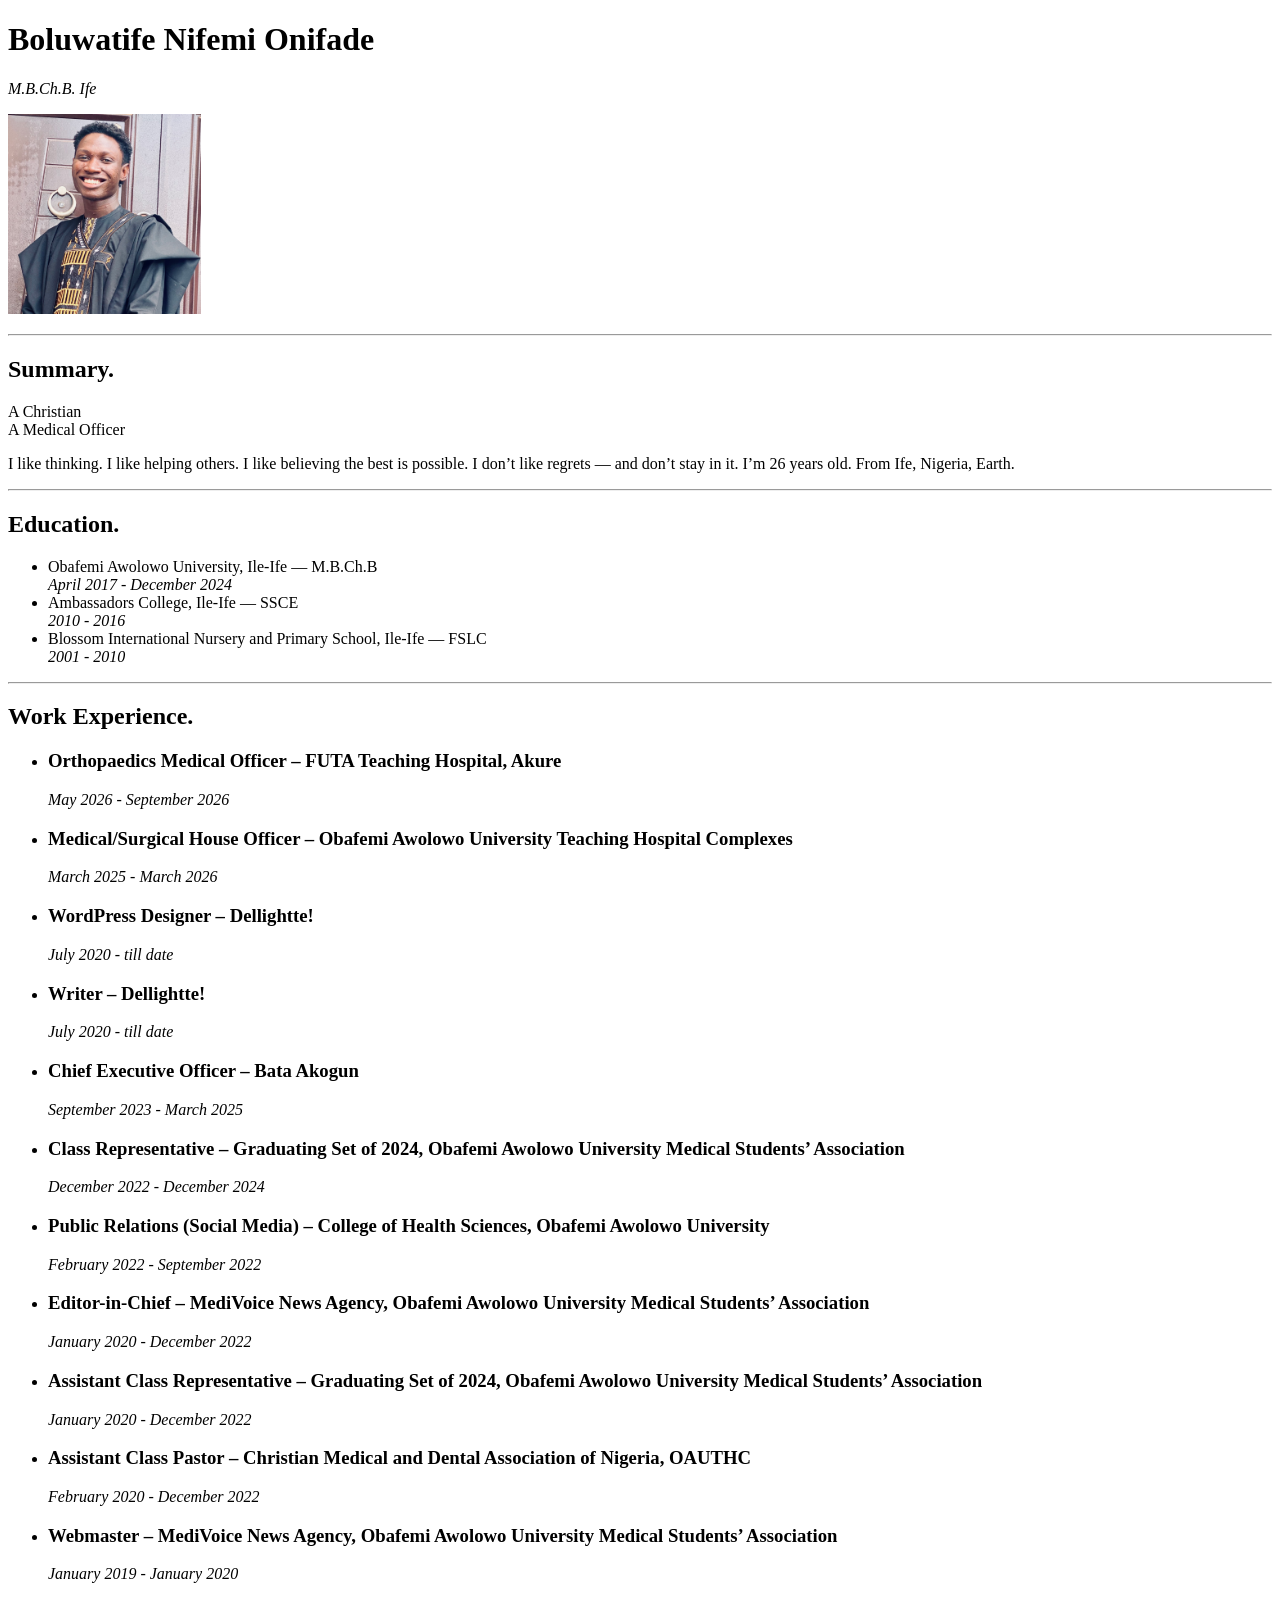
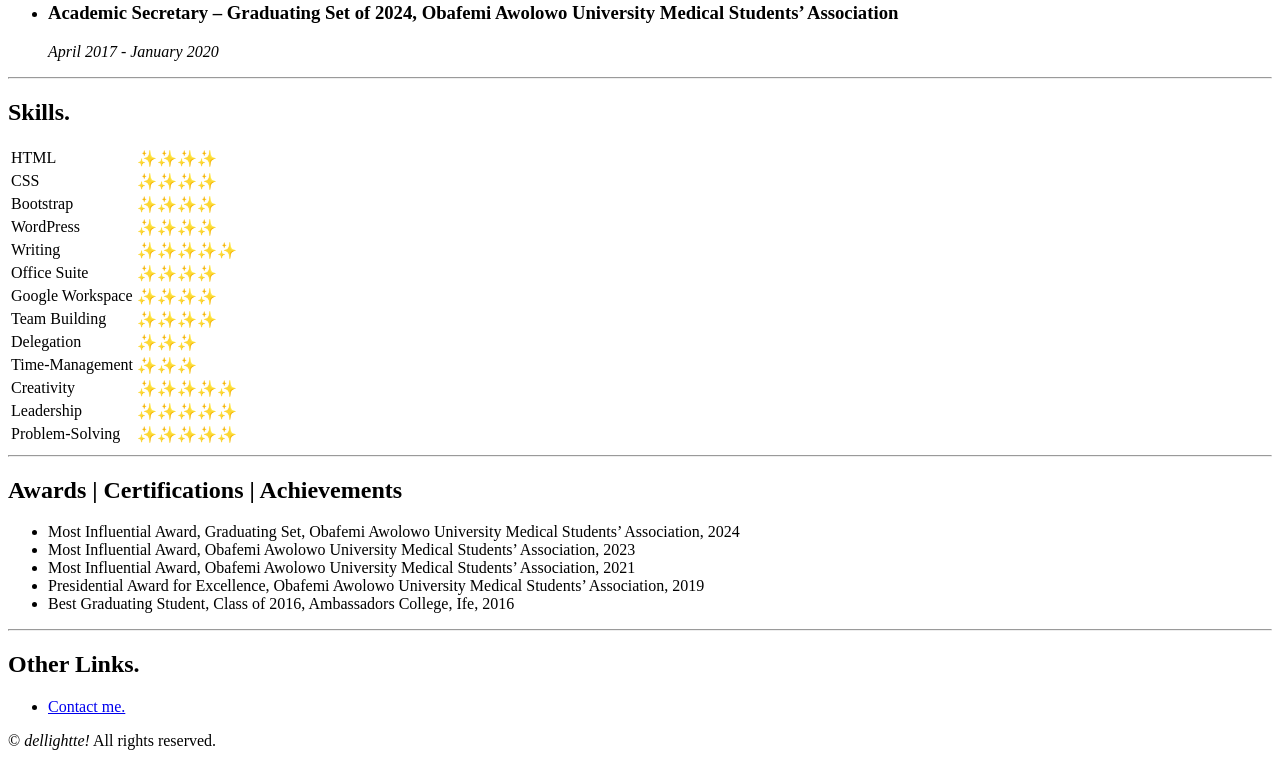
==== commit a453cccd: "Add files via upload" ====
--- a/index.html
+++ b/index.html
@@ -16,16 +16,12 @@
     </h2>
     <p>
         A Christian <br>
-A Medical House Officer<br>
-</p>
-<p>
-    I’m a writer and WordPress designer.
-I write as you would speak. And I can have your WordPress website running in no time.
+A Medical Officer<br>
 </p>
 
 <p>
     I like thinking. I like helping others. I like believing the best is possible. I don’t like regrets — and don’t stay in it.
-I’m 25 years old. From Ife, Nigeria, Earth.
+I’m 26 years old. From Ife, Nigeria, Earth.
     </p>
 <hr>
     <h2>
@@ -51,8 +47,12 @@
     </h2>
     <ul>
         <li>
+            <h3>Orthopaedics Medical Officer – FUTA Teaching Hospital, Akure </h3>
+            <i>May 2026 - September 2026</i>
+        </li>
+        <li>
             <h3>Medical/Surgical House Officer – Obafemi Awolowo University Teaching Hospital Complexes </h3>
-            <i>March 2025 - till date</i>
+            <i>March 2025 - March 2026</i>
         </li>
         <li>
             <h3>WordPress Designer – Dellightte! </h3>
